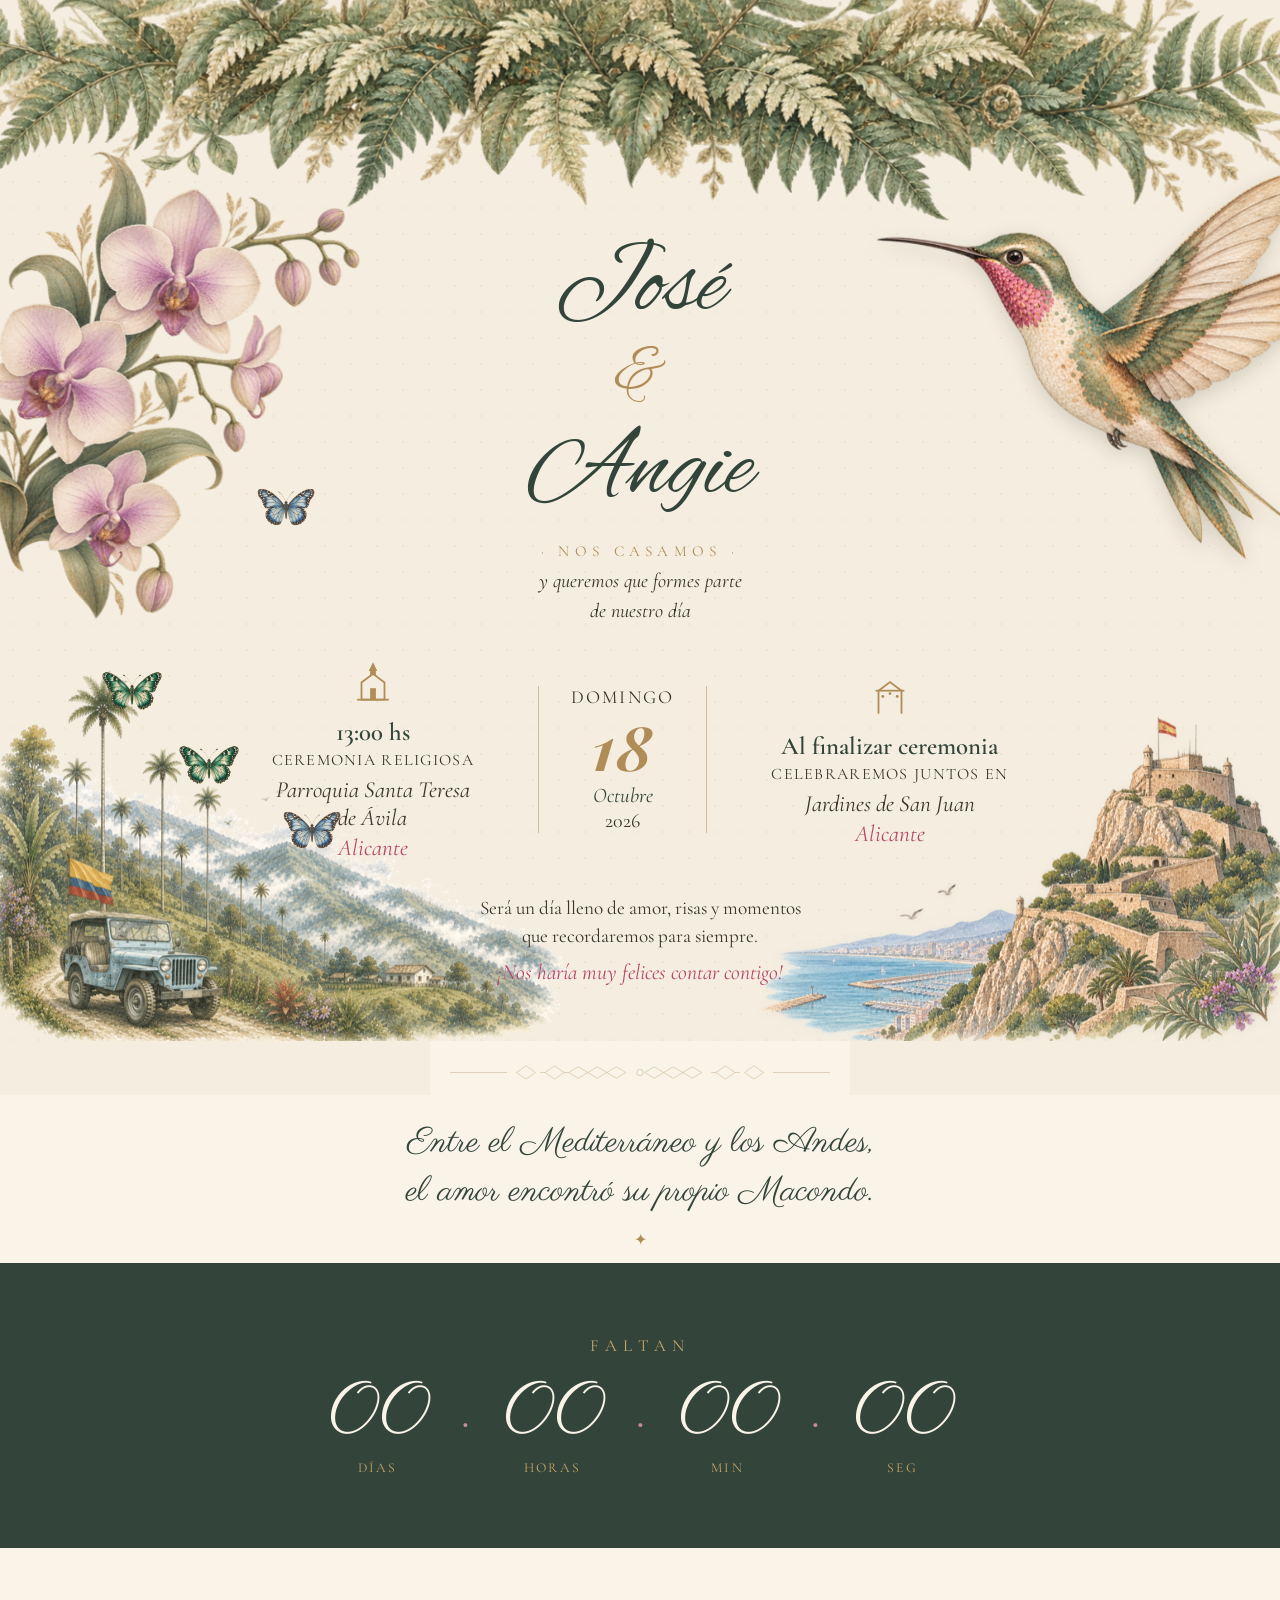
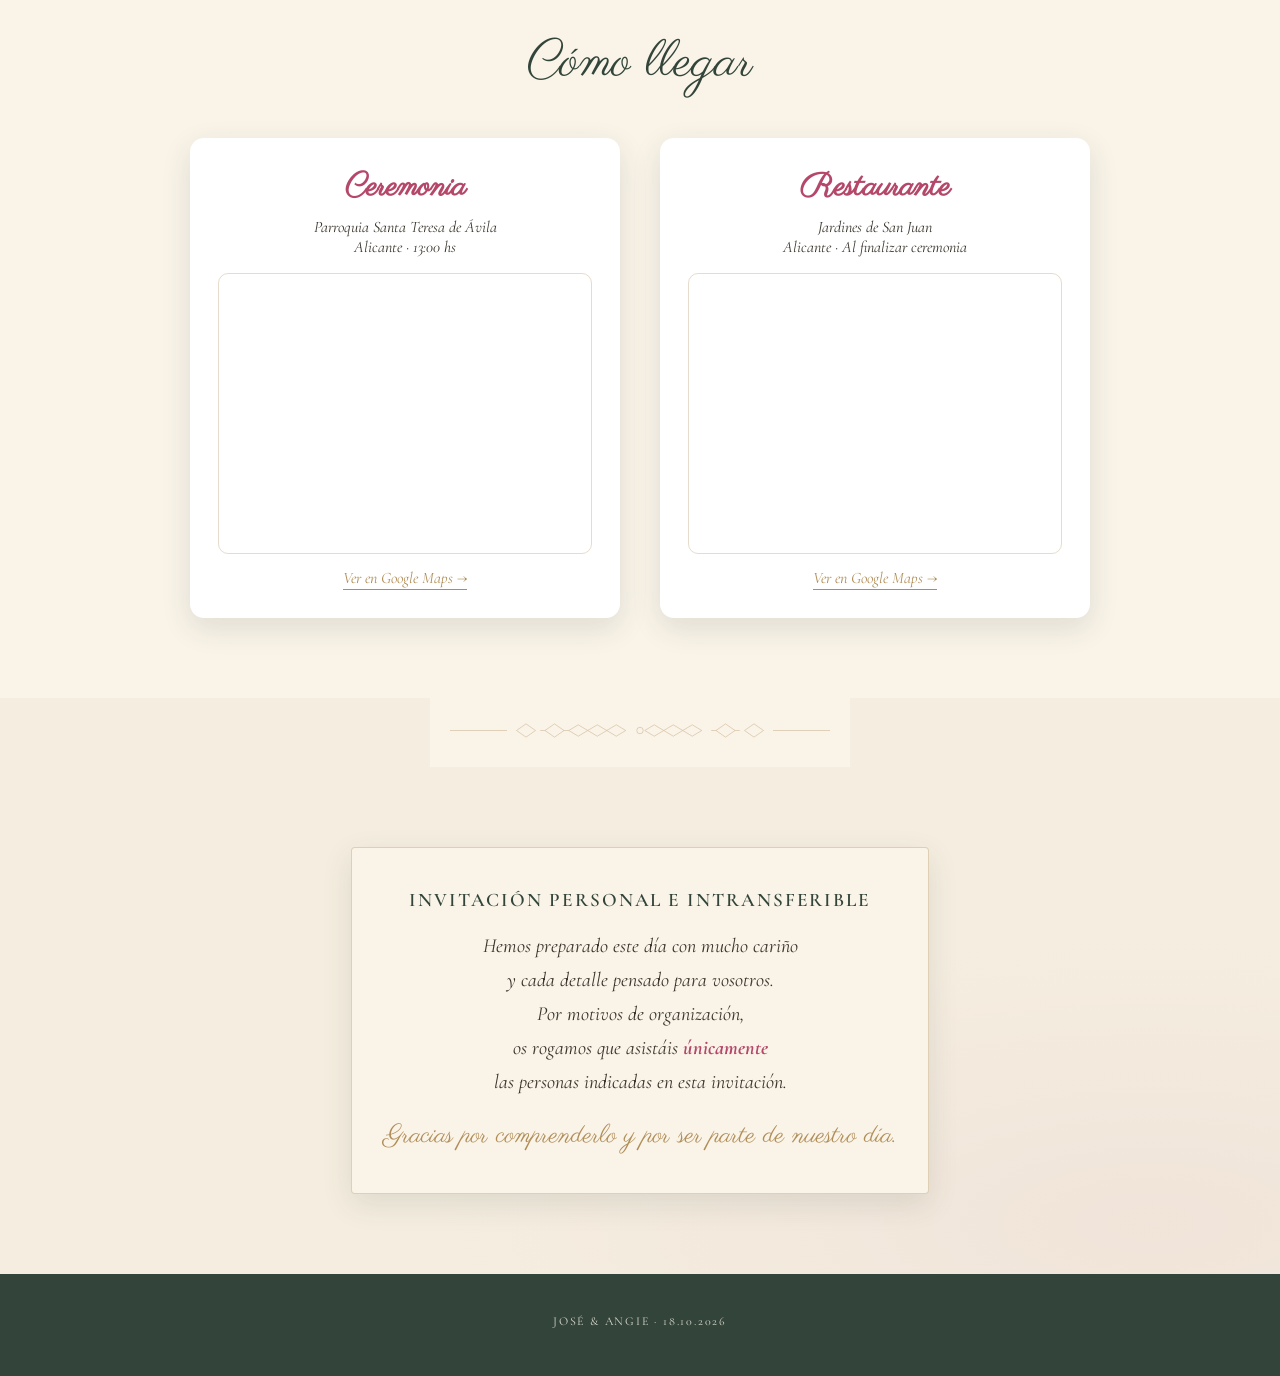
==== index.html @ 9112a0c4 "Primera versión de la invitación de boda animada Portada con colibrí, orquídea, castillo de Alicante" ====
<!DOCTYPE html>
<html lang="es">
<head>
<meta charset="UTF-8">
<meta name="viewport" content="width=device-width, initial-scale=1.0">
<title>José & Angie — Nos casamos</title>
<meta name="description" content="Invitación de boda de José y Angie — 18 de octubre de 2026, Alicante">
<link rel="preconnect" href="https://fonts.googleapis.com">
<link rel="preconnect" href="https://fonts.gstatic.com" crossorigin>
<link href="https://fonts.googleapis.com/css2?family=Parisienne&family=Great+Vibes&family=Alex+Brush&family=Cormorant+Garamond:ital,wght@0,400;0,500;0,600;1,400;1,700&family=Playfair+Display:ital,wght@0,700;1,700&display=swap" rel="stylesheet">
<link rel="stylesheet" href="styles.css">
</head>
<body>

<div class="fern-banner" aria-hidden="true"></div>

<div class="petals" id="petals" aria-hidden="true"></div>

<main>

  <!-- PORTADA -->
  <section class="hero" id="inicio">
    <!-- Esquina Colombia: orquídea (flor nacional), en paralelo al colibrí -->
    <div class="hero-leaf leaf-tl" aria-hidden="true">
      <img src="assets/orquidea.png" alt="" class="orchid-img">
    </div>

    <!-- Esquina Alicante: Castillo de Santa Bárbara -->
    <div class="hero-leaf leaf-br" aria-hidden="true">
      <img src="assets/castillo.png" alt="" class="castle-img">
    </div>

    <!-- Esquina Colombia: Valle de Cocora -->
    <div class="hero-leaf leaf-bl" aria-hidden="true">
      <img src="assets/cocora.png" alt="" class="cocora-img">
    </div>

    <!-- Mariposas -->
    <div class="butterflies" aria-hidden="true">
      <div class="butterfly bf5 monarch-blue"><img src="assets/mariposa-azul.png" alt="" class="bfly-img"></div>
      <div class="butterfly bf6 monarch-blue"><img src="assets/mariposa-azul.png" alt="" class="bfly-img"></div>
      <div class="butterfly bf7 monarch-blue"><img src="assets/mariposa-verde.png" alt="" class="bfly-img"></div>
      <div class="butterfly bf8 monarch-blue"><img src="assets/mariposa-verde.png" alt="" class="bfly-img"></div>
    </div>

    <!-- Colibrí -->
    <div id="hummingbird" class="hummingbird" aria-hidden="true">
      <img src="assets/colibri.png" alt="" class="hb-img">
    </div>

    <div class="hero-content">
      <h1 class="names">
        <span class="reveal d1">José</span>
        <span class="amp reveal d2">&amp;</span>
        <span class="reveal d3">Angie</span>
      </h1>

      <p class="eyebrow reveal d4">· Nos casamos ·</p>
      <p class="subtitle reveal d5">y queremos que formes parte<br>de nuestro día</p>

      <div class="details-row reveal d6">
        <div class="detail-block">
          <svg class="icon" viewBox="0 0 64 64" fill="none" xmlns="http://www.w3.org/2000/svg">
            <path d="M32 6 L38 18 H26 Z" fill="#b08d57"/>
            <rect x="28" y="18" width="8" height="6" fill="#b08d57"/>
            <path d="M16 58 V34 L32 22 L48 34 V58 Z" fill="none" stroke="#b08d57" stroke-width="2.5"/>
            <rect x="28" y="42" width="8" height="16" fill="#b08d57"/>
            <path d="M10 58 H54" stroke="#b08d57" stroke-width="2.5"/>
          </svg>
          <p class="time">13:00 hs</p>
          <p class="label">Ceremonia religiosa</p>
          <p class="place">Parroquia Santa Teresa<br>de Ávila</p>
          <p class="city">Alicante</p>
        </div>

        <div class="date-block">
          <p class="dow">Domingo</p>
          <p class="dom">18</p>
          <p class="month">Octubre</p>
          <p class="year">2026</p>
        </div>

        <div class="detail-block">
          <svg class="icon" viewBox="0 0 64 64" fill="none" xmlns="http://www.w3.org/2000/svg">
            <path d="M16 58 V26 M48 58 V26" stroke="#b08d57" stroke-width="2.5"/>
            <path d="M16 26 L32 14 L48 26" stroke="#b08d57" stroke-width="2.5" fill="none"/>
            <path d="M12 26 H52" stroke="#b08d57" stroke-width="2.5"/>
            <circle cx="22" cy="34" r="2" fill="#b08d57"/>
            <circle cx="32" cy="30" r="2" fill="#b08d57"/>
            <circle cx="42" cy="34" r="2" fill="#b08d57"/>
          </svg>
          <p class="time">Al finalizar ceremonia</p>
          <p class="label">Celebraremos juntos en</p>
          <p class="place">Jardines de San Juan</p>
          <p class="city">Alicante</p>
        </div>
      </div>

      <p class="message reveal d7">Será un día lleno de amor, risas y momentos<br>que recordaremos para siempre.</p>
      <p class="message-accent reveal d8">¡Nos haría muy felices contar contigo!</p>
    </div>
  </section>

  <!-- DIVISOR ORNAMENTAL: azulejo alicantino + tejido vueltiao colombiano -->
  <div class="ornament-divider" aria-hidden="true">
    <svg viewBox="0 0 400 20" preserveAspectRatio="xMidYMid meet" xmlns="http://www.w3.org/2000/svg">
      <g stroke="var(--gold)" stroke-width="0.6" fill="none" opacity="0.6">
        <path d="M0 10 H60"/>
        <path d="M70 10 L80 3 L90 10 L80 17 Z"/>
        <path d="M100 10 L110 3 L120 10 L110 17 Z"/>
        <path d="M95 10 H100 M120 10 H125"/>
        <path d="M135 4 L145 10 L135 16 L125 10 Z"/>
        <path d="M155 16 L165 10 L155 4 L145 10 Z"/>
        <path d="M175 4 L185 10 L175 16 L165 10 Z"/>
        <circle cx="200" cy="10" r="3.4"/>
        <path d="M215 4 L225 10 L215 16 L205 10 Z"/>
        <path d="M235 16 L245 10 L235 4 L225 10 Z"/>
        <path d="M255 4 L265 10 L255 16 L245 10 Z"/>
        <path d="M275 10 H280 M300 10 H305"/>
        <path d="M280 10 L290 3 L300 10 L290 17 Z"/>
        <path d="M310 10 L320 3 L330 10 L320 17 Z"/>
        <path d="M340 10 H400"/>
      </g>
    </svg>
  </div>

  <!-- FRASE: dos tierras, un mismo amor -->
  <section class="magic-quote">
    <p class="quote-text reveal-io">Entre el Mediterráneo y los Andes,<br>el amor encontró su propio Macondo.</p>
    <div class="quote-hb" aria-hidden="true">✦</div>
  </section>

  <!-- CUENTA REGRESIVA -->
  <section class="countdown-section" id="cuenta-regresiva">
    <p class="section-eyebrow reveal-io">Faltan</p>
    <div class="countdown reveal-io" id="countdown">
      <div class="cd-unit"><span class="cd-num" id="cd-days">00</span><span class="cd-label">días</span></div>
      <div class="cd-sep">·</div>
      <div class="cd-unit"><span class="cd-num" id="cd-hours">00</span><span class="cd-label">horas</span></div>
      <div class="cd-sep">·</div>
      <div class="cd-unit"><span class="cd-num" id="cd-mins">00</span><span class="cd-label">min</span></div>
      <div class="cd-sep">·</div>
      <div class="cd-unit"><span class="cd-num" id="cd-secs">00</span><span class="cd-label">seg</span></div>
    </div>
  </section>

  <!-- UBICACIONES -->
  <section class="locations" id="detalles">
    <h2 class="section-title reveal-io">Cómo llegar</h2>
    <div class="loc-grid">
      <div class="loc-card reveal-io">
        <h3>Ceremonia</h3>
        <p>Parroquia Santa Teresa de Ávila<br>Alicante · 13:00 hs</p>
        <div class="map-wrap">
          <iframe
            title="Mapa Parroquia Santa Teresa de Ávila, Alicante"
            src="https://www.google.com/maps?q=Parroquia+Santa+Teresa+de+Avila+Alicante&output=embed"
            loading="lazy"
            referrerpolicy="no-referrer-when-downgrade">
          </iframe>
        </div>
        <a class="map-link" href="https://www.google.com/maps/search/?api=1&query=Parroquia+Santa+Teresa+de+Avila+Alicante" target="_blank" rel="noopener">Ver en Google Maps →</a>
      </div>
      <div class="loc-card reveal-io">
        <h3>Restaurante</h3>
        <p>Jardines de San Juan<br>Alicante · Al finalizar ceremonia</p>
        <div class="map-wrap">
          <iframe
            title="Mapa Av. de Alicante 51, Sant Joan d'Alacant"
            src="https://www.google.com/maps?q=Av.+de+Alicante+51+03550+Sant+Joan+d%27Alacant+Alicante&output=embed"
            loading="lazy"
            referrerpolicy="no-referrer-when-downgrade">
          </iframe>
        </div>
        <a class="map-link" href="https://www.google.com/maps/search/?api=1&query=Av.+de+Alicante+51+03550+Sant+Joan+d%27Alacant+Alicante" target="_blank" rel="noopener">Ver en Google Maps →</a>
      </div>
    </div>
  </section>

  <!-- DIVISOR ORNAMENTAL -->
  <div class="ornament-divider" aria-hidden="true">
    <svg viewBox="0 0 400 20" preserveAspectRatio="xMidYMid meet" xmlns="http://www.w3.org/2000/svg">
      <g stroke="var(--gold)" stroke-width="0.6" fill="none" opacity="0.6">
        <path d="M0 10 H60"/>
        <path d="M70 10 L80 3 L90 10 L80 17 Z"/>
        <path d="M100 10 L110 3 L120 10 L110 17 Z"/>
        <path d="M95 10 H100 M120 10 H125"/>
        <path d="M135 4 L145 10 L135 16 L125 10 Z"/>
        <path d="M155 16 L165 10 L155 4 L145 10 Z"/>
        <path d="M175 4 L185 10 L175 16 L165 10 Z"/>
        <circle cx="200" cy="10" r="3.4"/>
        <path d="M215 4 L225 10 L215 16 L205 10 Z"/>
        <path d="M235 16 L245 10 L235 4 L225 10 Z"/>
        <path d="M255 4 L265 10 L255 16 L245 10 Z"/>
        <path d="M275 10 H280 M300 10 H305"/>
        <path d="M280 10 L290 3 L300 10 L290 17 Z"/>
        <path d="M310 10 L320 3 L330 10 L320 17 Z"/>
        <path d="M340 10 H400"/>
      </g>
    </svg>
  </div>

  <!-- NOTA PERSONAL -->
  <section class="note-section" id="nota">
    <div class="note-paper reveal-io">
      <p class="note-title">Invitación personal e intransferible</p>
      <p class="note-body">
        Hemos preparado este día con mucho cariño<br>
        y cada detalle pensado para vosotros.<br>
        Por motivos de organización,<br>
        os rogamos que asistáis <strong>únicamente</strong><br>
        las personas indicadas en esta invitación.
      </p>
      <p class="note-thanks">Gracias por comprenderlo y por ser parte de nuestro día.</p>
    </div>
  </section>

  <footer class="footer">
    <p>José &amp; Angie · 18.10.2026</p>
  </footer>

</main>

<script src="script.js"></script>
</body>
</html>
---- styles.css ----
:root {
  --cream: #f5eee0;
  --cream-soft: #f9f3e8;
  --green-deep: #33453a;
  --green-mid: #5c7a5f;
  --gold: #b08d57;
  --gold-light: #c9a668;
  --pink: #b5486a;
  --pink-soft: #c98aa0;
  --ink: #3a352c;
  --shadow: 0 10px 30px rgba(51, 69, 58, 0.12);
}

* { box-sizing: border-box; }

html {
  scroll-behavior: smooth;
}

.fern-banner {
  width: 120%;
  height: 237px;
  margin-left: -151px;
  margin-bottom: -120px;
  background-image: url("assets/helecho.png?v=3");
  background-size: cover;
  background-position: bottom center;
  background-repeat: no-repeat;
  position: relative;
  z-index: 2;
}

@media (max-width: 900px) {
  .fern-banner { height: 150px; }
}

@media (max-width: 560px) {
  .fern-banner { height: 110px; }
}

body {
  margin: 0;
  background: var(--cream);
  color: var(--ink);
  font-family: 'Cormorant Garamond', serif;
  overflow-x: hidden;
}

h1, h2 {
  font-family: 'Parisienne', cursive;
  font-weight: 400;
  margin: 0;
}

/* ---------- Floating petals background ---------- */
.petals {
  position: fixed;
  inset: 0;
  pointer-events: none;
  z-index: 1;
  overflow: hidden;
}

.petal {
  position: absolute;
  top: -5%;
  width: 10px;
  height: 10px;
  border-radius: 50% 0 50% 50%;
  background: var(--pink-soft);
  opacity: 0.55;
  animation: fall linear infinite, sway ease-in-out infinite;
}

@keyframes fall {
  to { transform: translateY(110vh); }
}

@keyframes sway {
  0%, 100% { margin-left: 0; }
  50% { margin-left: 40px; }
}

/* ---------- Hero ---------- */
.hero {
  position: relative;
  min-height: 100vh;
  display: flex;
  align-items: center;
  justify-content: center;
  padding: 5rem 1.25rem 3rem;
  overflow: hidden;
  background: var(--cream);
}

.hero::before {
  content: "";
  position: absolute;
  inset: 0;
  background-image: radial-gradient(rgba(176,141,87,0.35) 1px, transparent 1px);
  background-size: 26px 26px;
  opacity: 0.25;
  pointer-events: none;
}

.hero-leaf {
  position: absolute;
  width: clamp(140px, 22vw, 240px);
  z-index: 2;
  opacity: 0.95;
  animation: leaf-sway 7s ease-in-out infinite;
}

.leaf-tl {
  top: -41px;
  left: 107px;
  width: 320px;
  animation: none;
  transform: rotate(29deg);
  transform-origin: top left;
}
.leaf-br { bottom: 0; right: 0; width: 420px; animation: none; }
.leaf-bl {
  bottom: 0;
  left: -10px;
  width: 445px;
  animation: none;
}

.orchid-img {
  display: block;
  width: 100%;
  height: auto;
}

@media (max-width: 900px) {
  .leaf-tl { width: 230px; top: -22px; left: -40px; }
}

@media (max-width: 560px) {
  .leaf-tl { width: 160px; top: -15px; left: -28px; }
}

@keyframes leaf-sway {
  0%, 100% { transform: rotate(0deg); }
  50% { transform: rotate(2.5deg); }
}

.castle-img {
  display: block;
  width: 130%;
  margin-left: -115px;
  margin-bottom: -10px;
  height: auto;
}

.cocora-img {
  display: block;
  width: 130%;
  margin-right: -115px;
  margin-bottom: -10px;
  height: auto;
}

.hummingbird {
  position: absolute;
  width: 480px;
  z-index: 3;
  top: 50px;
  right: -90px;
  filter: drop-shadow(0 6px 10px rgba(0,0,0,0.15));
}

@media (max-width: 900px) {
  .hummingbird { width: 340px; top: 35px; right: -64px; }
}

@media (max-width: 560px) {
  .hummingbird { width: 240px; top: 25px; right: -45px; }
}

.hb-img {
  display: block;
  width: 125%;
  height: auto;
  margin-left: -90px;
}

/* ---------- Mariposas amarillas (realismo mágico) ---------- */
.butterflies {
  position: absolute;
  inset: 0;
  z-index: 3;
  pointer-events: none;
}

.butterfly {
  position: absolute;
  width: 44px;
}

.monarch-blue {
  width: 60px;
}

.bfly-img {
  display: block;
  width: 100%;
  height: auto;
  transform-origin: center;
  animation: bfly-flap-img 0.32s ease-in-out infinite alternate;
}

@keyframes bfly-flap-img {
  from { transform: scaleX(1); }
  to   { transform: scaleX(0.55); }
}

.bf5 { top: 40%; left: 20%; animation: flit-1 23s ease-in-out infinite; animation-delay: 3s; }
.bf6 { top: 75%; left: 22%; animation: flit-2 20s ease-in-out infinite; animation-delay: 10s; }
.bf7 { top: 60%; left: 8%;  animation: flit-1 18s ease-in-out infinite; animation-delay: 1s; }
.bf8 { top: 68%; left: 14%; animation: flit-2 22s ease-in-out infinite; animation-delay: 7s; }

@keyframes flit-1 {
  0%   { transform: translate(0, 0) rotate(0deg); opacity: 0; }
  8%   { opacity: 0.9; }
  25%  { transform: translate(12vw, -18vh) rotate(-8deg); }
  50%  { transform: translate(22vw, -38vh) rotate(6deg); }
  75%  { transform: translate(14vw, -55vh) rotate(-4deg); opacity: 0.8; }
  92%  { opacity: 0; }
  100% { transform: translate(10vw, -60vh) rotate(0deg); opacity: 0; }
}

@keyframes flit-2 {
  0%   { transform: translate(0, 0) rotate(0deg); opacity: 0; }
  8%   { opacity: 0.85; }
  30%  { transform: translate(-8vw, -22vh) rotate(10deg); }
  55%  { transform: translate(6vw, -42vh) rotate(-6deg); }
  80%  { transform: translate(18vw, -50vh) rotate(8deg); opacity: 0.7; }
  95%  { opacity: 0; }
  100% { transform: translate(20vw, -55vh) rotate(0deg); opacity: 0; }
}

/* ---------- Divisor ornamental ---------- */
.ornament-divider {
  position: relative;
  z-index: 2;
  max-width: 420px;
  margin: 0 auto;
  padding: 1.4rem 1.25rem;
  background: var(--cream-soft);
}

/* ---------- Frase realismo mágico ---------- */
.magic-quote {
  margin-top: -15px;
  position: relative;
  z-index: 2;
  text-align: center;
  padding: 1.5rem 5.5rem 0.8rem;
  background: var(--cream-soft);
}

.quote-text {
  font-family: 'Parisienne', cursive;
  font-size: clamp(1.6rem, 4vw, 2.2rem);
  color: var(--green-deep);
  line-height: 1.4;
  max-width: 480px;
  margin: 0 auto;
}

.quote-hb {
  margin-top: 0.8rem;
  color: var(--gold);
  font-size: 1rem;
}

.hero-content {
  position: relative;
  z-index: 4;
  max-width: 900px;
  width: 100%;
  text-align: center;
}

.heart-icon {
  color: var(--gold);
  font-size: 1.4rem;
  margin-bottom: 0.4rem;
}

.reveal {
  opacity: 0;
  transform: translateY(18px);
  animation: rise 0.9s ease forwards;
}
.d1 { animation-delay: 0.1s; }
.d2 { animation-delay: 0.35s; }
.d3 { animation-delay: 0.5s; }
.d4 { animation-delay: 0.9s; }
.d5 { animation-delay: 1.05s; }
.d6 { animation-delay: 1.25s; }
.d7 { animation-delay: 1.6s; }
.d8 { animation-delay: 1.8s; }

@keyframes rise {
  to { opacity: 1; transform: translateY(0); }
}

.names {
  font-family: 'Alex Brush', cursive;
  font-size: clamp(3.4rem, 11vw, 6.2rem);
  color: var(--green-deep);
  line-height: 1.05;
  display: flex;
  flex-direction: column;
  align-items: center;
  gap: 0.1em;
  margin-top: 2.5rem;
}

.names .amp {
  font-size: 0.7em;
  color: var(--gold);
  margin: -0.1em 0;
}

.eyebrow {
  letter-spacing: 0.35em;
  text-transform: uppercase;
  color: var(--gold);
  font-size: 0.95rem;
  margin: 1.1rem 0 0.4rem;
}

.subtitle {
  font-style: italic;
  color: var(--ink);
  font-size: 1.25rem;
  margin: 0 0 2rem;
  line-height: 1.5;
}

.details-row {
  display: flex;
  align-items: center;
  justify-content: center;
  gap: clamp(1.25rem, 5vw, 4rem);
  margin-bottom: 2rem;
  flex-wrap: wrap;
}

.detail-block {
  max-width: 240px;
  text-align: center;
}

.icon { width: 46px; height: 46px; margin-bottom: 0.5rem; }

.detail-block .time {
  font-weight: 600;
  color: var(--green-deep);
  margin: 0 0 0.2rem;
  font-size: 1.55rem;
}

.detail-block .label {
  text-transform: uppercase;
  font-size: 1rem;
  letter-spacing: 0.08em;
  color: var(--ink);
  margin: 0 0 0.35rem;
}

.detail-block .place {
  font-style: italic;
  font-size: 1.45rem;
  margin: 0;
  color: var(--ink);
}

.detail-block .city {
  color: var(--pink);
  font-style: italic;
  font-size: 1.45rem;
  margin: 0.1rem 0 0;
}

.date-block {
  padding: 0 2rem;
  border-left: 1px solid rgba(176,141,87,0.5);
  border-right: 1px solid rgba(176,141,87,0.5);
}

.date-block .dow {
  text-transform: uppercase;
  letter-spacing: 0.12em;
  font-size: 1.15rem;
  margin: 0;
  color: var(--ink);
}

.date-block .dom {
  font-family: 'Playfair Display', serif;
  font-style: italic;
  font-weight: 700;
  font-size: 3.8rem;
  letter-spacing: 0.02em;
  color: var(--gold);
  margin: 0.15rem 0;
  line-height: 1.15;
}

.date-block .month {
  font-style: italic;
  font-size: 1.3rem;
  margin: 0;
  color: var(--green-deep);
}

.date-block .year {
  font-size: 1.25rem;
  margin: 0.1rem 0 0;
  color: var(--ink);
}

.message, .message-accent {
  margin: 0 0 0.3rem;
  line-height: 1.5;
  font-size: 1.2rem;
}

.message-accent {
  color: var(--pink);
  font-style: italic;
  font-size: 1.35rem;
}

/* ---------- Countdown ---------- */
.countdown-section {
  position: relative;
  z-index: 2;
  padding: 4.5rem 1.25rem;
  text-align: center;
  background: var(--green-deep);
  color: var(--cream-soft);
}

.section-eyebrow {
  text-transform: uppercase;
  letter-spacing: 0.35em;
  font-size: 1.05rem;
  color: var(--gold-light);
  margin: 0 0 1.5rem;
}

.countdown {
  display: flex;
  justify-content: center;
  align-items: center;
  gap: clamp(0.75rem, 3vw, 2rem);
  flex-wrap: wrap;
}

.cd-unit {
  display: flex;
  flex-direction: column;
  align-items: center;
  min-width: 85px;
}

.cd-num {
  font-family: 'Parisienne', cursive;
  font-size: clamp(3rem, 7.5vw, 4.6rem);
  color: var(--cream-soft);
  line-height: 1;
}

.cd-label {
  text-transform: uppercase;
  font-size: 0.85rem;
  letter-spacing: 0.15em;
  color: var(--gold-light);
  margin-top: 0.35rem;
}

.cd-sep {
  color: var(--pink-soft);
  font-size: 2.8rem;
  transform: translateY(-8px);
}

/* ---------- Reveal on scroll ---------- */
.reveal-io {
  opacity: 0;
  transform: translateY(24px);
  transition: opacity 0.8s ease, transform 0.8s ease;
}
.reveal-io.is-visible {
  opacity: 1;
  transform: translateY(0);
}

/* ---------- Locations ---------- */
.locations {
  position: relative;
  z-index: 2;
  padding: 5rem 1.25rem;
  text-align: center;
  background: var(--cream-soft);
}

.section-title {
  font-size: clamp(2.4rem, 6vw, 3.2rem);
  color: var(--green-deep);
  margin-bottom: 2.5rem;
}

.loc-grid {
  display: grid;
  grid-template-columns: repeat(auto-fit, minmax(280px, 1fr));
  gap: 2.5rem;
  max-width: 900px;
  margin: 0 auto;
}

.loc-card {
  background: #fff;
  border-radius: 14px;
  padding: 1.75rem;
  box-shadow: var(--shadow);
}

.loc-card h3 {
  font-family: 'Parisienne', cursive;
  font-size: 2rem;
  color: var(--pink);
  margin: 0 0 0.5rem;
}

.loc-card > p {
  margin: 0 0 1rem;
  font-style: italic;
  color: var(--ink);
}

.map-wrap {
  border-radius: 10px;
  overflow: hidden;
  aspect-ratio: 4 / 3;
  border: 1px solid rgba(176,141,87,0.3);
}

.map-wrap iframe {
  width: 100%;
  height: 100%;
  border: 0;
}

.map-link {
  display: inline-block;
  margin-top: 0.9rem;
  color: var(--gold);
  text-decoration: none;
  font-style: italic;
  border-bottom: 1px solid var(--gold);
  padding-bottom: 1px;
  transition: color 0.2s ease;
}
.map-link:hover { color: var(--pink); }

/* ---------- Note ---------- */
.note-section {
  position: relative;
  z-index: 2;
  padding: 5rem 1.25rem;
  display: flex;
  justify-content: center;
  background:
    radial-gradient(ellipse at 90% 90%, rgba(201,138,160,0.10), transparent 45%),
    var(--cream);
}

.note-paper {
  max-width: 640px;
  background: var(--cream-soft);
  border: 1px solid rgba(176,141,87,0.35);
  border-radius: 4px;
  padding: 2.5rem 2rem;
  text-align: center;
  box-shadow: var(--shadow);
  position: relative;
}

.note-title {
  text-transform: uppercase;
  letter-spacing: 0.1em;
  color: var(--green-deep);
  font-weight: 600;
  font-size: 1.2rem;
  margin: 0 0 1.1rem;
}

.note-body {
  font-style: italic;
  font-size: 1.25rem;
  line-height: 1.7;
  margin: 0 0 1.2rem;
  color: var(--ink);
}

.note-body strong {
  color: var(--pink);
}

.note-thanks {
  font-family: 'Parisienne', cursive;
  font-size: 1.6rem;
  color: var(--gold);
  margin: 0;
}

/* ---------- Footer ---------- */
.footer {
  position: relative;
  z-index: 2;
  text-align: center;
  padding: 2.5rem 1rem 3rem;
  background: var(--green-deep);
  color: var(--cream-soft);
}

.footer-hb {
  color: var(--pink-soft);
  margin-bottom: 0.4rem;
}

.footer p {
  margin: 0;
  letter-spacing: 0.15em;
  text-transform: uppercase;
  font-size: 0.75rem;
  opacity: 0.85;
}

/* ---------- Reduced motion ---------- */
@media (prefers-reduced-motion: reduce) {
  * { animation-duration: 0.01ms !important; animation-iteration-count: 1 !important; transition-duration: 0.01ms !important; }
}

@media (max-width: 480px) {
  .details-row { gap: 1rem; }
  .date-block { padding: 0 0.8rem; }
}
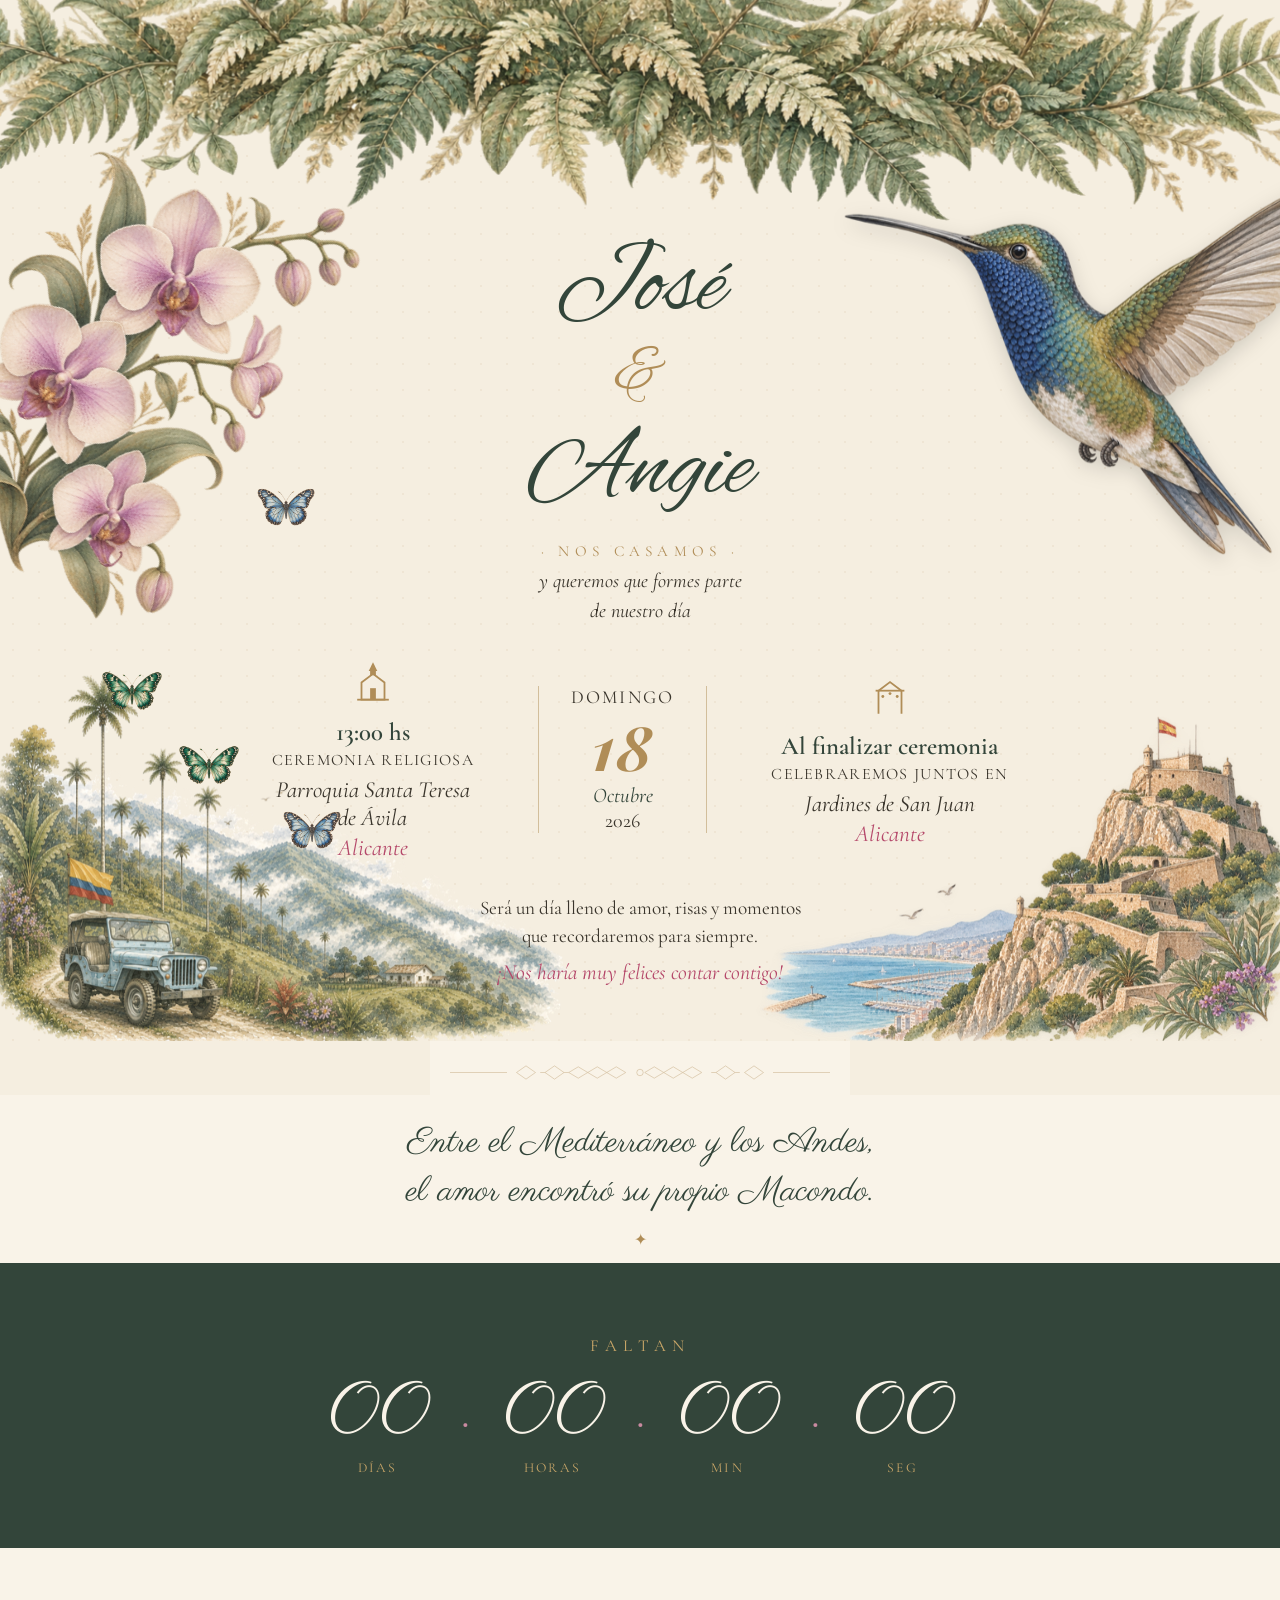
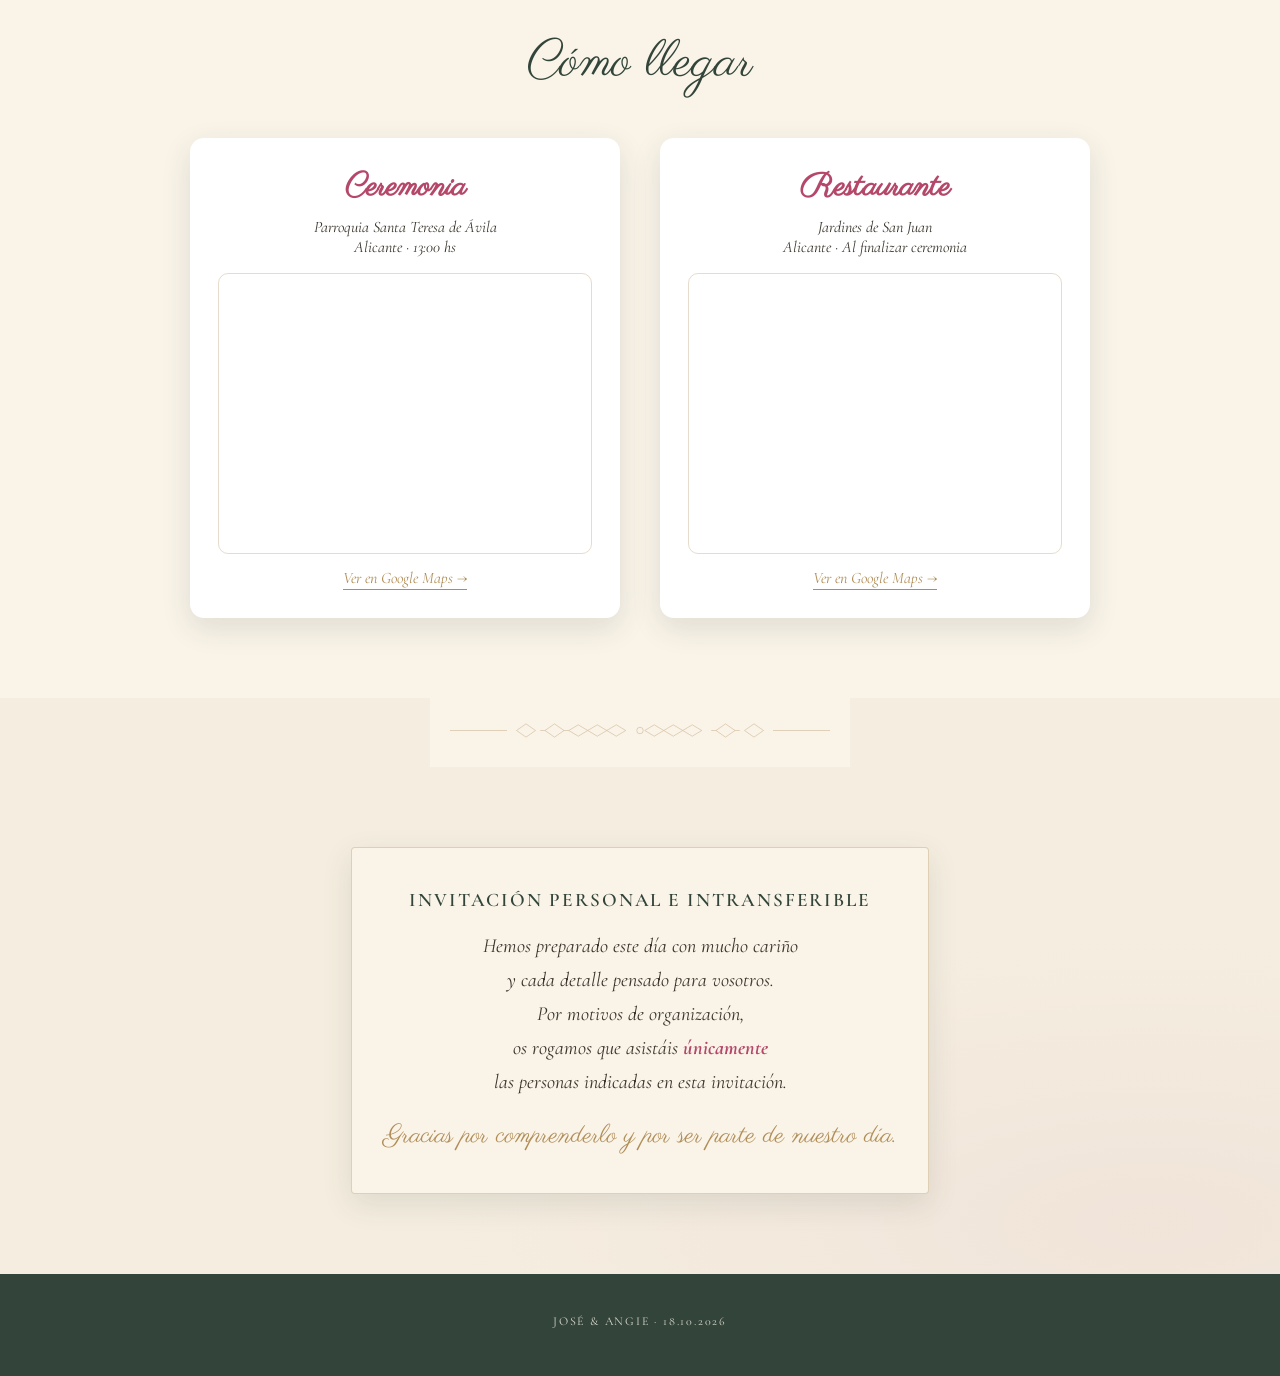
==== commit 61c85d6e: "Cambia el colibrí de la portada por la versión azul" ====
--- a/index.html
+++ b/index.html
@@ -45,7 +45,7 @@
 
     <!-- Colibrí -->
     <div id="hummingbird" class="hummingbird" aria-hidden="true">
-      <img src="assets/colibri.png" alt="" class="hb-img">
+      <img src="assets/colibri-azul.png" alt="" class="hb-img">
     </div>
 
     <div class="hero-content">
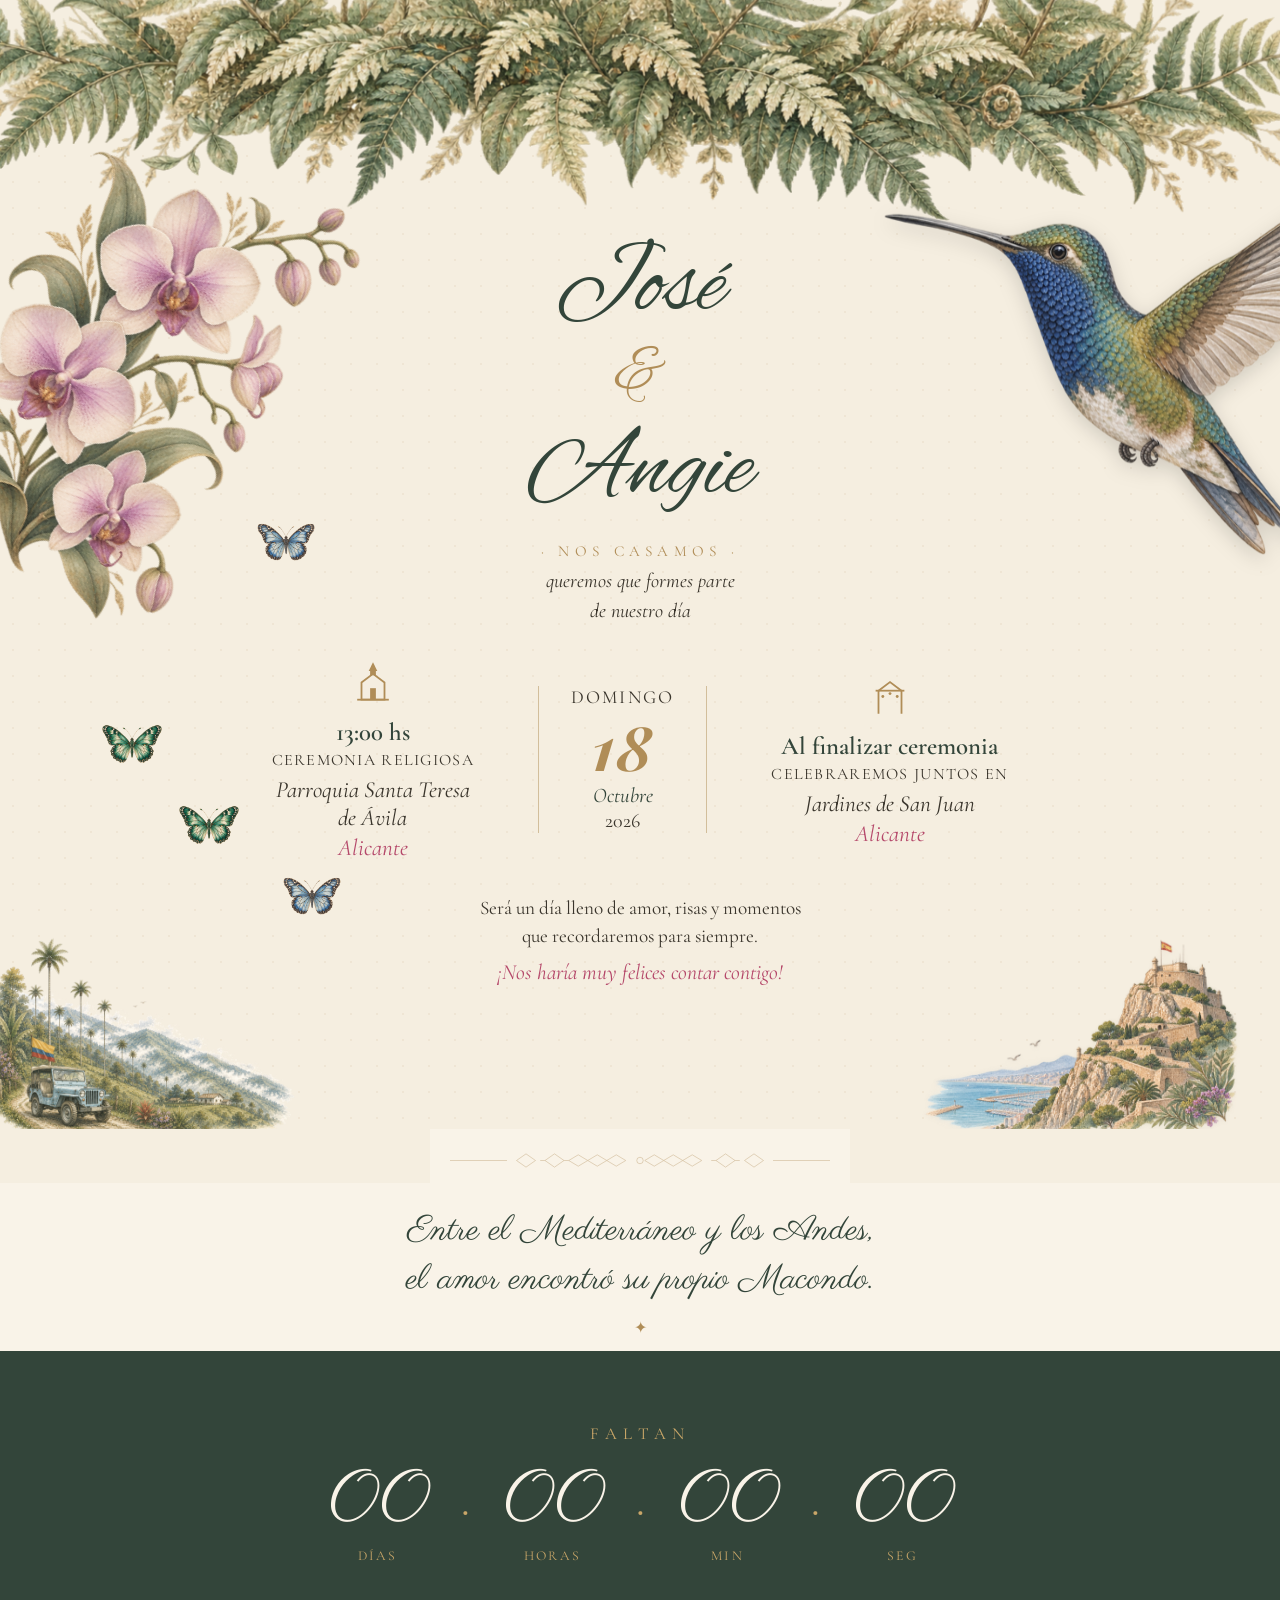
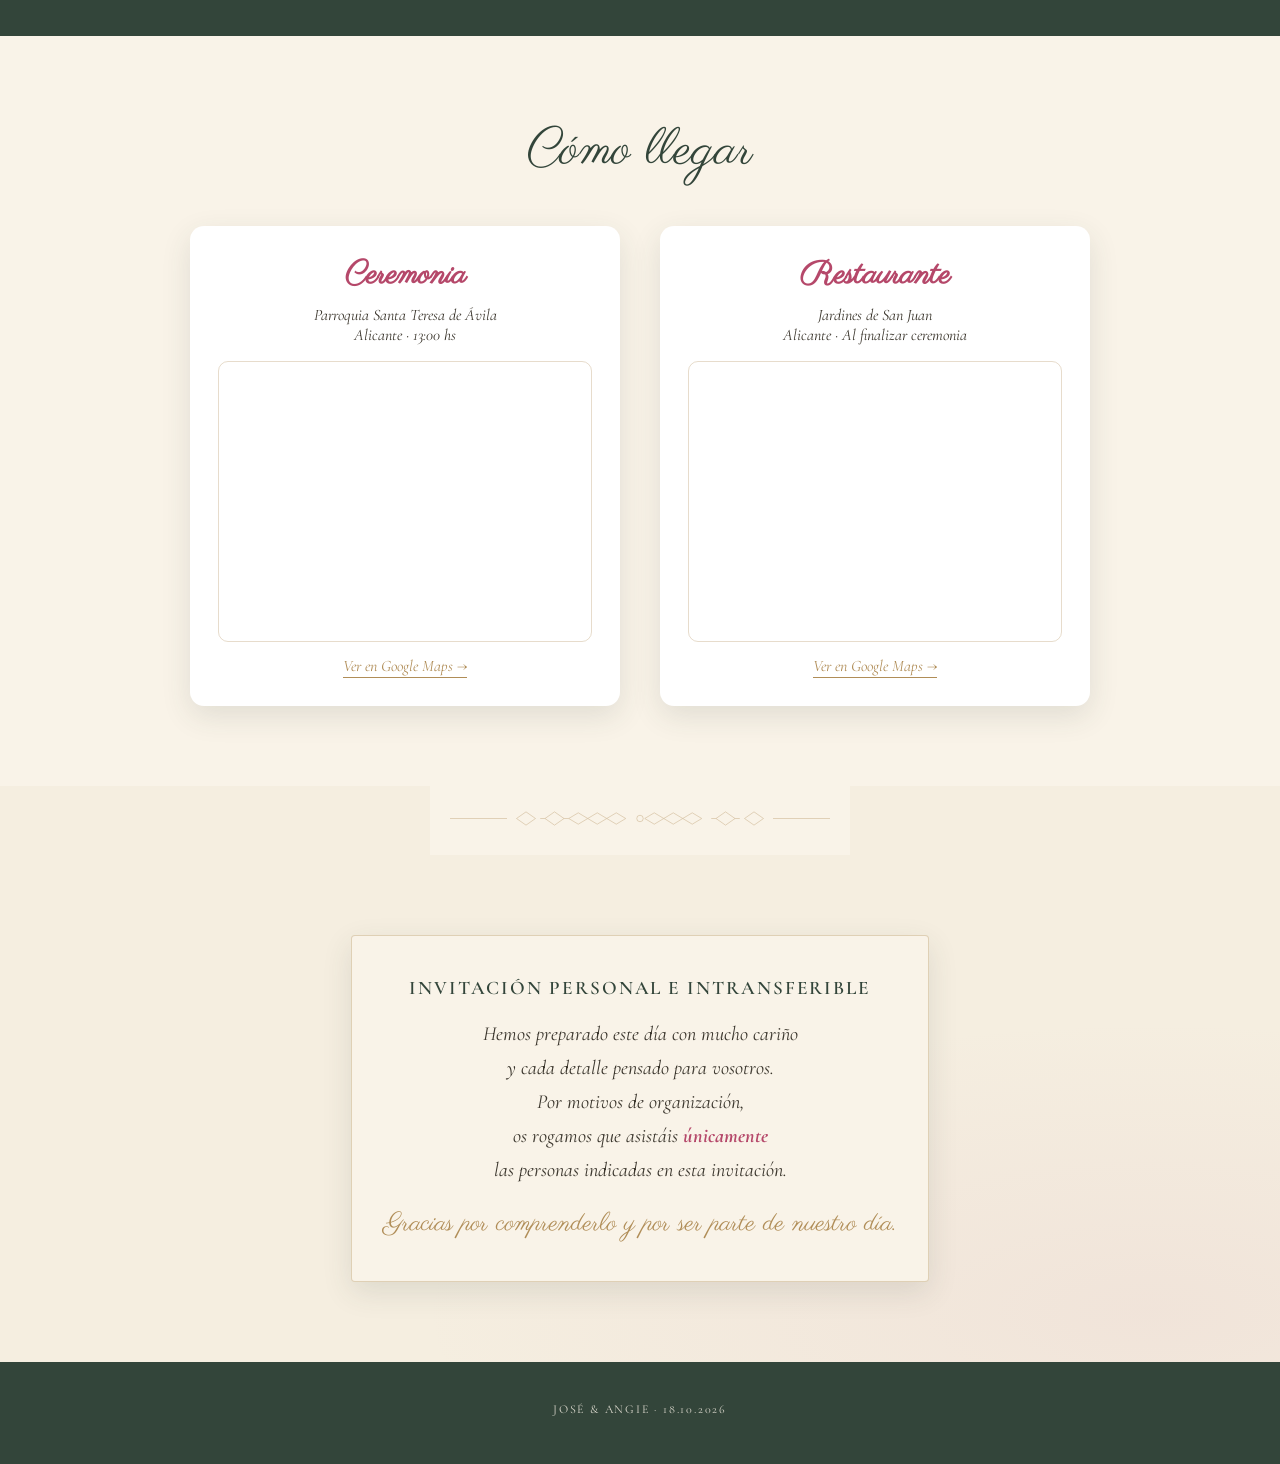
==== commit 73117b6d: "Ajustes de responsive móvil y refinamiento visual Reorganiza el bloque de ceremonia/fecha/recepción " ====
--- a/index.html
+++ b/index.html
@@ -12,6 +12,47 @@
 </head>
 <body>
 
+<!-- PANTALLA DE PERGAMINO: se abre al tocar/hacer clic -->
+<div id="scroll-intro" class="scroll-intro" role="button" tabindex="0" aria-label="Toca para abrir la invitación">
+  <div class="intro-scroll">
+    <div class="intro-rod intro-rod-top" aria-hidden="true">
+      <svg viewBox="0 0 300 22" xmlns="http://www.w3.org/2000/svg">
+        <rect x="0" y="4" width="300" height="14" rx="7" fill="#8a5a34"/>
+        <rect x="0" y="4" width="300" height="5" rx="2.5" fill="#a97645" opacity="0.7"/>
+        <circle cx="10" cy="11" r="11" fill="#7a4c2a"/>
+        <circle cx="10" cy="11" r="6" fill="#c9a668"/>
+        <circle cx="290" cy="11" r="11" fill="#7a4c2a"/>
+        <circle cx="290" cy="11" r="6" fill="#c9a668"/>
+      </svg>
+    </div>
+
+    <div class="intro-parchment">
+      <div class="intro-seal" aria-hidden="true">
+        <svg viewBox="0 0 120 120" xmlns="http://www.w3.org/2000/svg">
+          <path d="M60 6 C70 6 72 16 82 14 C90 12 96 20 92 28 C100 32 100 42 92 46 C98 54 92 62 84 60 C86 70 76 76 68 70 C64 78 54 78 50 70 C42 76 32 70 34 60 C26 62 20 54 26 46 C18 42 18 32 26 28 C22 20 28 12 36 14 C46 16 48 6 60 6 Z"
+                fill="#7a1f2b" stroke="#5c1620" stroke-width="1"/>
+          <circle cx="60" cy="60" r="34" fill="none" stroke="#5c1620" stroke-width="0.8" opacity="0.5"/>
+          <text x="60" y="72" text-anchor="middle" font-family="'Alex Brush', cursive" font-size="42" fill="#e8c88a">J&amp;A</text>
+        </svg>
+      </div>
+      <p class="intro-cta">Toca para abrir<br>nuestra invitación</p>
+    </div>
+
+    <div class="intro-rod intro-rod-bottom" aria-hidden="true">
+      <svg viewBox="0 0 300 22" xmlns="http://www.w3.org/2000/svg">
+        <rect x="0" y="4" width="300" height="14" rx="7" fill="#8a5a34"/>
+        <rect x="0" y="4" width="300" height="5" rx="2.5" fill="#a97645" opacity="0.7"/>
+        <circle cx="10" cy="11" r="11" fill="#7a4c2a"/>
+        <circle cx="10" cy="11" r="6" fill="#c9a668"/>
+        <circle cx="290" cy="11" r="11" fill="#7a4c2a"/>
+        <circle cx="290" cy="11" r="6" fill="#c9a668"/>
+      </svg>
+    </div>
+  </div>
+
+  <div class="intro-sparkles" id="introSparkles" aria-hidden="true"></div>
+</div>
+
 <div class="fern-banner" aria-hidden="true"></div>
 
 <div class="petals" id="petals" aria-hidden="true"></div>
@@ -56,7 +97,7 @@
       </h1>
 
       <p class="eyebrow reveal d4">· Nos casamos ·</p>
-      <p class="subtitle reveal d5">y queremos que formes parte<br>de nuestro día</p>
+      <p class="subtitle reveal d5">queremos que formes parte<br>de nuestro día</p>
 
       <div class="details-row reveal d6">
         <div class="detail-block">
--- a/styles.css
+++ b/styles.css
@@ -17,6 +17,131 @@
   scroll-behavior: smooth;
 }
 
+html.intro-lock,
+html.intro-lock body {
+  overflow: hidden;
+  height: 100%;
+}
+
+/* ---------- Pantalla de pergamino (intro) ---------- */
+.scroll-intro {
+  position: fixed;
+  inset: 0;
+  z-index: 1000;
+  display: flex;
+  align-items: center;
+  justify-content: center;
+  cursor: pointer;
+  background:
+    radial-gradient(ellipse at center, rgba(70, 58, 34, 0.45), rgba(10, 12, 8, 0.97) 72%),
+    #0e100c;
+  transition: opacity 0.8s ease;
+}
+
+.scroll-intro.hidden {
+  opacity: 0;
+  pointer-events: none;
+}
+
+.intro-scroll {
+  position: relative;
+  width: min(80vw, 300px);
+  display: flex;
+  flex-direction: column;
+  align-items: center;
+}
+
+.intro-rod {
+  width: 100%;
+  filter: drop-shadow(0 4px 10px rgba(0,0,0,0.55));
+  transition: transform 1.1s cubic-bezier(0.65, 0, 0.35, 1);
+  position: relative;
+  z-index: 2;
+}
+
+.intro-rod svg { display: block; width: 100%; height: auto; }
+
+.intro-parchment {
+  width: 100%;
+  background:
+    radial-gradient(ellipse at 30% 15%, rgba(255,255,255,0.18), transparent 55%),
+    var(--cream);
+  padding: 2.4rem 1.6rem;
+  text-align: center;
+  box-shadow: 0 10px 40px rgba(0,0,0,0.4);
+  transition: transform 0.9s ease, opacity 0.7s ease;
+}
+
+.intro-seal {
+  width: 92px;
+  margin: 0 auto 1.1rem;
+  animation: seal-pulse 2.4s ease-in-out infinite;
+  transition: transform 0.6s ease, opacity 0.5s ease;
+}
+
+@keyframes seal-pulse {
+  0%, 100% { transform: scale(1); }
+  50% { transform: scale(1.045); }
+}
+
+.intro-cta {
+  font-family: 'Cormorant Garamond', serif;
+  font-style: italic;
+  font-size: 1.1rem;
+  letter-spacing: 0.03em;
+  color: var(--ink);
+  margin: 0;
+  transition: opacity 0.4s ease;
+}
+
+/* Estado: abriendo */
+.scroll-intro.opening .intro-rod-top {
+  transform: translateY(-65vh) rotate(-6deg);
+}
+.scroll-intro.opening .intro-rod-bottom {
+  transform: translateY(65vh) rotate(6deg);
+}
+.scroll-intro.opening .intro-parchment {
+  transform: scaleY(1.2);
+  opacity: 0;
+}
+.scroll-intro.opening .intro-seal {
+  transform: scale(0) rotate(35deg);
+  opacity: 0;
+}
+.scroll-intro.opening .intro-cta {
+  opacity: 0;
+}
+
+.intro-sparkles {
+  position: absolute;
+  inset: 0;
+  pointer-events: none;
+  z-index: 3;
+}
+
+.intro-spark {
+  position: absolute;
+  width: 5px;
+  height: 5px;
+  border-radius: 50%;
+  background: var(--gold-light);
+  box-shadow: 0 0 8px 3px rgba(201, 166, 104, 0.8);
+  animation: spark-burst 0.9s ease-out forwards;
+}
+
+@keyframes spark-burst {
+  0%   { transform: translate(0, 0) scale(1); opacity: 1; }
+  100% { transform: var(--spark-end, translate(0, -80px)) scale(0); opacity: 0; }
+}
+
+@media (prefers-reduced-motion: reduce) {
+  .scroll-intro, .intro-rod, .intro-parchment, .intro-seal, .intro-cta {
+    transition-duration: 0.01ms !important;
+    animation-duration: 0.01ms !important;
+  }
+}
+
 .fern-banner {
   width: 120%;
   height: 237px;
@@ -31,11 +156,19 @@
 }
 
 @media (max-width: 900px) {
-  .fern-banner { height: 150px; }
+  .fern-banner { width: 100%; height: 150px; margin-left: 0; margin-bottom: -76px; }
 }
 
 @media (max-width: 560px) {
-  .fern-banner { height: 110px; }
+  .fern-banner {
+    width: 100%;
+    height: 160px;
+    margin-left: 0;
+    margin-top: -85px;
+    margin-bottom: -56px;
+    background-size: auto 210px;
+    background-position: center 82%;
+  }
 }
 
 body {
@@ -88,7 +221,7 @@
   display: flex;
   align-items: center;
   justify-content: center;
-  padding: 5rem 1.25rem 3rem;
+  padding: 5rem 1.25rem 8.5rem;
   overflow: hidden;
   background: var(--cream);
 }
@@ -119,11 +252,11 @@
   transform: rotate(29deg);
   transform-origin: top left;
 }
-.leaf-br { bottom: 0; right: 0; width: 420px; animation: none; }
+.leaf-br { bottom: 0; right: 0; width: 250px; animation: none; }
 .leaf-bl {
   bottom: 0;
   left: -10px;
-  width: 445px;
+  width: 265px;
   animation: none;
 }
 
@@ -134,11 +267,19 @@
 }
 
 @media (max-width: 900px) {
-  .leaf-tl { width: 230px; top: -22px; left: -40px; }
+  .leaf-tl { width: 220px; top: -18px; left: -20px; transform: rotate(29deg); }
+  .leaf-br { width: 260px; }
+  .leaf-bl { width: 260px; left: -6px; }
+  .castle-img { margin-left: -70px; }
+  .cocora-img { margin-right: -65px; }
 }
 
 @media (max-width: 560px) {
-  .leaf-tl { width: 160px; top: -15px; left: -28px; }
+  .leaf-tl { width: 120px; top: -6px; left: 36px; transform: rotate(29deg); }
+  .leaf-br { width: 175px; right: -55px; }
+  .leaf-bl { width: 175px; left: -4px; }
+  .castle-img { margin-left: -25px; }
+  .cocora-img { margin-right: -42px; }
 }
 
 @keyframes leaf-sway {
@@ -156,7 +297,7 @@
 
 .cocora-img {
   display: block;
-  width: 130%;
+  width: 115%;
   margin-right: -115px;
   margin-bottom: -10px;
   height: auto;
@@ -167,16 +308,18 @@
   width: 480px;
   z-index: 3;
   top: 50px;
-  right: -90px;
+  right: -130px;
   filter: drop-shadow(0 6px 10px rgba(0,0,0,0.15));
 }
 
 @media (max-width: 900px) {
-  .hummingbird { width: 340px; top: 35px; right: -64px; }
+  .hummingbird { width: 280px; top: 20px; right: -35px; }
+  .hb-img { margin-left: -50px; }
 }
 
 @media (max-width: 560px) {
-  .hummingbird { width: 240px; top: 25px; right: -45px; }
+  .hummingbird { width: 135px; top: 30px; right: -80px; }
+  .hb-img { margin-left: -20px; }
 }
 
 .hb-img {
@@ -201,6 +344,11 @@
 
 .monarch-blue {
   width: 60px;
+}
+
+@media (max-width: 560px) {
+  .butterfly { width: 30px; }
+  .monarch-blue { width: 40px; }
 }
 
 .bfly-img {
@@ -425,6 +573,30 @@
   color: var(--ink);
 }
 
+@media (max-width: 560px) {
+  .details-row {
+    flex-direction: column;
+    gap: 1.6rem;
+    width: 100%;
+  }
+
+  .detail-block {
+    max-width: 280px;
+    width: 100%;
+  }
+
+  .date-block {
+    order: -1;
+    padding: 0.9rem 0;
+    border-left: none;
+    border-right: none;
+    border-top: 1px solid rgba(176,141,87,0.5);
+    border-bottom: 1px solid rgba(176,141,87,0.5);
+    width: 80%;
+    max-width: 260px;
+  }
+}
+
 .message, .message-accent {
   margin: 0 0 0.3rem;
   line-height: 1.5;
@@ -486,7 +658,7 @@
 }
 
 .cd-sep {
-  color: var(--pink-soft);
+  color: var(--gold-light);
   font-size: 2.8rem;
   transform: translateY(-8px);
 }
@@ -649,7 +821,24 @@
   * { animation-duration: 0.01ms !important; animation-iteration-count: 1 !important; transition-duration: 0.01ms !important; }
 }
 
+@media (max-width: 560px) {
+  .magic-quote { padding: 1.5rem 1.5rem 0.8rem; }
+}
+
 @media (max-width: 480px) {
   .details-row { gap: 1rem; }
   .date-block { padding: 0 0.8rem; }
-}
+  .countdown { gap: 0.6rem 1.2rem; }
+  .cd-unit { min-width: 58px; }
+  .cd-num { font-size: 2.5rem; }
+  .cd-label { font-size: 0.7rem; }
+  .cd-sep { font-size: 1.8rem; }
+  .detail-block { max-width: 165px; }
+  .icon { width: 34px; height: 34px; }
+  .detail-block .time { font-size: 1.15rem; }
+  .detail-block .label { font-size: 0.75rem; }
+  .detail-block .place, .detail-block .city { font-size: 1.05rem; }
+  .date-block .dom { font-size: 2.8rem; }
+  .date-block .dow { font-size: 0.85rem; }
+  .date-block .month, .date-block .year { font-size: 0.95rem; }
+}
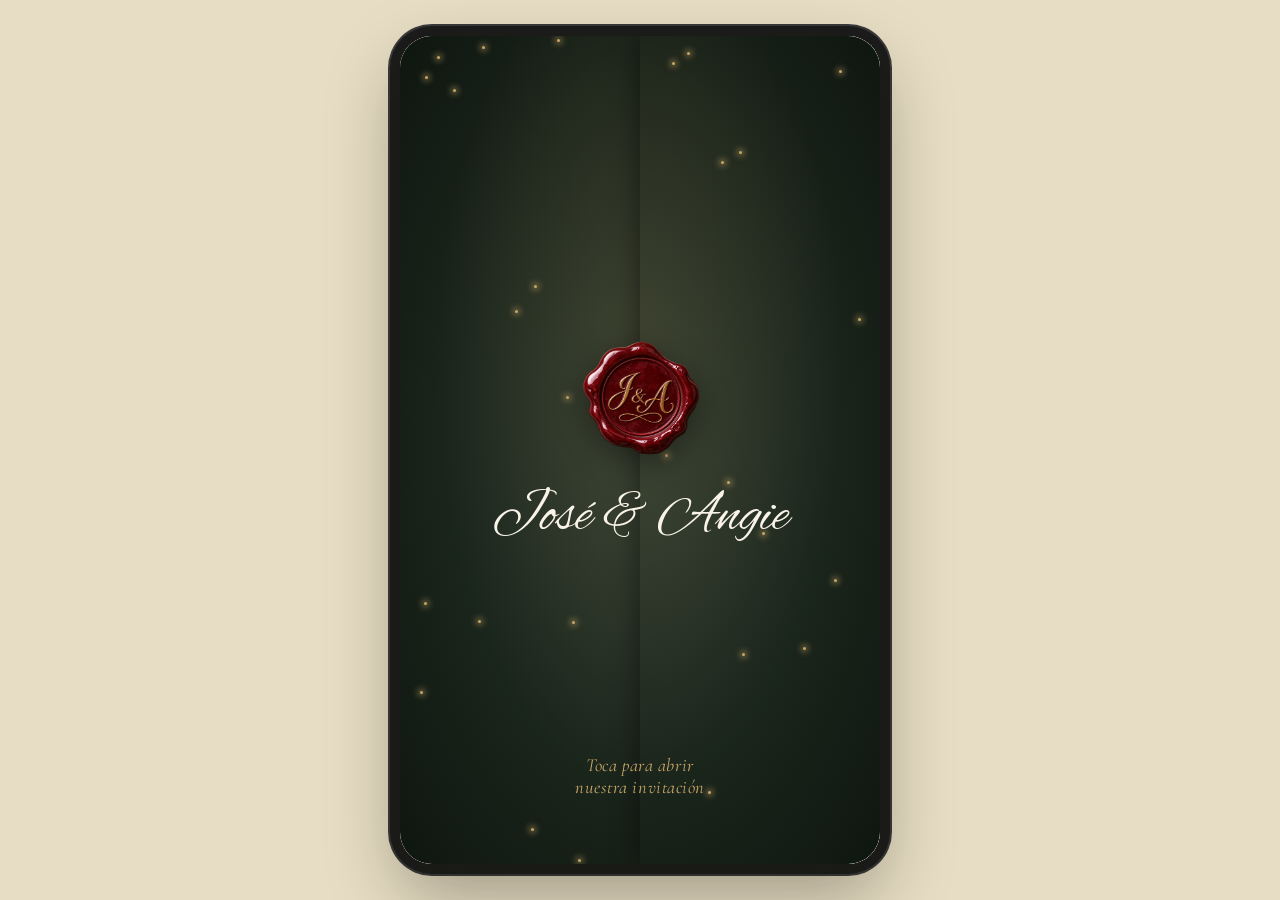
==== commit a3982c07: "Pantalla de bienvenida (carta + mensaje intermedio) y marco de teléfono en escritorio - Pantalla ini" ====
--- a/index.html
+++ b/index.html
@@ -5,263 +5,64 @@
 <meta name="viewport" content="width=device-width, initial-scale=1.0">
 <title>José & Angie — Nos casamos</title>
 <meta name="description" content="Invitación de boda de José y Angie — 18 de octubre de 2026, Alicante">
-<link rel="preconnect" href="https://fonts.googleapis.com">
-<link rel="preconnect" href="https://fonts.gstatic.com" crossorigin>
-<link href="https://fonts.googleapis.com/css2?family=Parisienne&family=Great+Vibes&family=Alex+Brush&family=Cormorant+Garamond:ital,wght@0,400;0,500;0,600;1,400;1,700&family=Playfair+Display:ital,wght@0,700;1,700&display=swap" rel="stylesheet">
-<link rel="stylesheet" href="styles.css">
+<style>
+  html, body {
+    margin: 0;
+    height: 100%;
+    background: #e7ddc4;
+    overflow: hidden;
+  }
+
+  .phone-stage {
+    width: 100%;
+    height: 100%;
+    display: flex;
+    align-items: center;
+    justify-content: center;
+  }
+
+  .phone-frame {
+    width: 100%;
+    max-width: 480px;
+    height: 100%;
+    background: #fff;
+  }
+
+  .phone-frame iframe {
+    display: block;
+    width: 100%;
+    height: 100%;
+    border: 0;
+  }
+
+  /* Solo en pantallas anchas se ve el "marco de teléfono"; en un móvil real
+     el iframe ya ocupa el 100% y esto no se nota. */
+  @media (min-width: 561px) {
+    html, body {
+      overflow: auto;
+    }
+
+    .phone-stage {
+      min-height: 100%;
+      padding: 4vh 0;
+      box-sizing: border-box;
+    }
+
+    .phone-frame {
+      height: 92vh;
+      min-height: 640px;
+      border-radius: 32px;
+      overflow: hidden;
+      box-shadow: 0 30px 70px rgba(20, 20, 10, 0.35), 0 0 0 10px #1c1c1c, 0 0 0 12px #3a3a3a;
+    }
+  }
+</style>
 </head>
 <body>
-
-<!-- PANTALLA DE PERGAMINO: se abre al tocar/hacer clic -->
-<div id="scroll-intro" class="scroll-intro" role="button" tabindex="0" aria-label="Toca para abrir la invitación">
-  <div class="intro-scroll">
-    <div class="intro-rod intro-rod-top" aria-hidden="true">
-      <svg viewBox="0 0 300 22" xmlns="http://www.w3.org/2000/svg">
-        <rect x="0" y="4" width="300" height="14" rx="7" fill="#8a5a34"/>
-        <rect x="0" y="4" width="300" height="5" rx="2.5" fill="#a97645" opacity="0.7"/>
-        <circle cx="10" cy="11" r="11" fill="#7a4c2a"/>
-        <circle cx="10" cy="11" r="6" fill="#c9a668"/>
-        <circle cx="290" cy="11" r="11" fill="#7a4c2a"/>
-        <circle cx="290" cy="11" r="6" fill="#c9a668"/>
-      </svg>
-    </div>
-
-    <div class="intro-parchment">
-      <div class="intro-seal" aria-hidden="true">
-        <svg viewBox="0 0 120 120" xmlns="http://www.w3.org/2000/svg">
-          <path d="M60 6 C70 6 72 16 82 14 C90 12 96 20 92 28 C100 32 100 42 92 46 C98 54 92 62 84 60 C86 70 76 76 68 70 C64 78 54 78 50 70 C42 76 32 70 34 60 C26 62 20 54 26 46 C18 42 18 32 26 28 C22 20 28 12 36 14 C46 16 48 6 60 6 Z"
-                fill="#7a1f2b" stroke="#5c1620" stroke-width="1"/>
-          <circle cx="60" cy="60" r="34" fill="none" stroke="#5c1620" stroke-width="0.8" opacity="0.5"/>
-          <text x="60" y="72" text-anchor="middle" font-family="'Alex Brush', cursive" font-size="42" fill="#e8c88a">J&amp;A</text>
-        </svg>
-      </div>
-      <p class="intro-cta">Toca para abrir<br>nuestra invitación</p>
-    </div>
-
-    <div class="intro-rod intro-rod-bottom" aria-hidden="true">
-      <svg viewBox="0 0 300 22" xmlns="http://www.w3.org/2000/svg">
-        <rect x="0" y="4" width="300" height="14" rx="7" fill="#8a5a34"/>
-        <rect x="0" y="4" width="300" height="5" rx="2.5" fill="#a97645" opacity="0.7"/>
-        <circle cx="10" cy="11" r="11" fill="#7a4c2a"/>
-        <circle cx="10" cy="11" r="6" fill="#c9a668"/>
-        <circle cx="290" cy="11" r="11" fill="#7a4c2a"/>
-        <circle cx="290" cy="11" r="6" fill="#c9a668"/>
-      </svg>
+  <div class="phone-stage">
+    <div class="phone-frame">
+      <iframe src="app.html" title="Invitación de boda — José & Angie"></iframe>
     </div>
   </div>
-
-  <div class="intro-sparkles" id="introSparkles" aria-hidden="true"></div>
-</div>
-
-<div class="fern-banner" aria-hidden="true"></div>
-
-<div class="petals" id="petals" aria-hidden="true"></div>
-
-<main>
-
-  <!-- PORTADA -->
-  <section class="hero" id="inicio">
-    <!-- Esquina Colombia: orquídea (flor nacional), en paralelo al colibrí -->
-    <div class="hero-leaf leaf-tl" aria-hidden="true">
-      <img src="assets/orquidea.png" alt="" class="orchid-img">
-    </div>
-
-    <!-- Esquina Alicante: Castillo de Santa Bárbara -->
-    <div class="hero-leaf leaf-br" aria-hidden="true">
-      <img src="assets/castillo.png" alt="" class="castle-img">
-    </div>
-
-    <!-- Esquina Colombia: Valle de Cocora -->
-    <div class="hero-leaf leaf-bl" aria-hidden="true">
-      <img src="assets/cocora.png" alt="" class="cocora-img">
-    </div>
-
-    <!-- Mariposas -->
-    <div class="butterflies" aria-hidden="true">
-      <div class="butterfly bf5 monarch-blue"><img src="assets/mariposa-azul.png" alt="" class="bfly-img"></div>
-      <div class="butterfly bf6 monarch-blue"><img src="assets/mariposa-azul.png" alt="" class="bfly-img"></div>
-      <div class="butterfly bf7 monarch-blue"><img src="assets/mariposa-verde.png" alt="" class="bfly-img"></div>
-      <div class="butterfly bf8 monarch-blue"><img src="assets/mariposa-verde.png" alt="" class="bfly-img"></div>
-    </div>
-
-    <!-- Colibrí -->
-    <div id="hummingbird" class="hummingbird" aria-hidden="true">
-      <img src="assets/colibri-azul.png" alt="" class="hb-img">
-    </div>
-
-    <div class="hero-content">
-      <h1 class="names">
-        <span class="reveal d1">José</span>
-        <span class="amp reveal d2">&amp;</span>
-        <span class="reveal d3">Angie</span>
-      </h1>
-
-      <p class="eyebrow reveal d4">· Nos casamos ·</p>
-      <p class="subtitle reveal d5">queremos que formes parte<br>de nuestro día</p>
-
-      <div class="details-row reveal d6">
-        <div class="detail-block">
-          <svg class="icon" viewBox="0 0 64 64" fill="none" xmlns="http://www.w3.org/2000/svg">
-            <path d="M32 6 L38 18 H26 Z" fill="#b08d57"/>
-            <rect x="28" y="18" width="8" height="6" fill="#b08d57"/>
-            <path d="M16 58 V34 L32 22 L48 34 V58 Z" fill="none" stroke="#b08d57" stroke-width="2.5"/>
-            <rect x="28" y="42" width="8" height="16" fill="#b08d57"/>
-            <path d="M10 58 H54" stroke="#b08d57" stroke-width="2.5"/>
-          </svg>
-          <p class="time">13:00 hs</p>
-          <p class="label">Ceremonia religiosa</p>
-          <p class="place">Parroquia Santa Teresa<br>de Ávila</p>
-          <p class="city">Alicante</p>
-        </div>
-
-        <div class="date-block">
-          <p class="dow">Domingo</p>
-          <p class="dom">18</p>
-          <p class="month">Octubre</p>
-          <p class="year">2026</p>
-        </div>
-
-        <div class="detail-block">
-          <svg class="icon" viewBox="0 0 64 64" fill="none" xmlns="http://www.w3.org/2000/svg">
-            <path d="M16 58 V26 M48 58 V26" stroke="#b08d57" stroke-width="2.5"/>
-            <path d="M16 26 L32 14 L48 26" stroke="#b08d57" stroke-width="2.5" fill="none"/>
-            <path d="M12 26 H52" stroke="#b08d57" stroke-width="2.5"/>
-            <circle cx="22" cy="34" r="2" fill="#b08d57"/>
-            <circle cx="32" cy="30" r="2" fill="#b08d57"/>
-            <circle cx="42" cy="34" r="2" fill="#b08d57"/>
-          </svg>
-          <p class="time">Al finalizar ceremonia</p>
-          <p class="label">Celebraremos juntos en</p>
-          <p class="place">Jardines de San Juan</p>
-          <p class="city">Alicante</p>
-        </div>
-      </div>
-
-      <p class="message reveal d7">Será un día lleno de amor, risas y momentos<br>que recordaremos para siempre.</p>
-      <p class="message-accent reveal d8">¡Nos haría muy felices contar contigo!</p>
-    </div>
-  </section>
-
-  <!-- DIVISOR ORNAMENTAL: azulejo alicantino + tejido vueltiao colombiano -->
-  <div class="ornament-divider" aria-hidden="true">
-    <svg viewBox="0 0 400 20" preserveAspectRatio="xMidYMid meet" xmlns="http://www.w3.org/2000/svg">
-      <g stroke="var(--gold)" stroke-width="0.6" fill="none" opacity="0.6">
-        <path d="M0 10 H60"/>
-        <path d="M70 10 L80 3 L90 10 L80 17 Z"/>
-        <path d="M100 10 L110 3 L120 10 L110 17 Z"/>
-        <path d="M95 10 H100 M120 10 H125"/>
-        <path d="M135 4 L145 10 L135 16 L125 10 Z"/>
-        <path d="M155 16 L165 10 L155 4 L145 10 Z"/>
-        <path d="M175 4 L185 10 L175 16 L165 10 Z"/>
-        <circle cx="200" cy="10" r="3.4"/>
-        <path d="M215 4 L225 10 L215 16 L205 10 Z"/>
-        <path d="M235 16 L245 10 L235 4 L225 10 Z"/>
-        <path d="M255 4 L265 10 L255 16 L245 10 Z"/>
-        <path d="M275 10 H280 M300 10 H305"/>
-        <path d="M280 10 L290 3 L300 10 L290 17 Z"/>
-        <path d="M310 10 L320 3 L330 10 L320 17 Z"/>
-        <path d="M340 10 H400"/>
-      </g>
-    </svg>
-  </div>
-
-  <!-- FRASE: dos tierras, un mismo amor -->
-  <section class="magic-quote">
-    <p class="quote-text reveal-io">Entre el Mediterráneo y los Andes,<br>el amor encontró su propio Macondo.</p>
-    <div class="quote-hb" aria-hidden="true">✦</div>
-  </section>
-
-  <!-- CUENTA REGRESIVA -->
-  <section class="countdown-section" id="cuenta-regresiva">
-    <p class="section-eyebrow reveal-io">Faltan</p>
-    <div class="countdown reveal-io" id="countdown">
-      <div class="cd-unit"><span class="cd-num" id="cd-days">00</span><span class="cd-label">días</span></div>
-      <div class="cd-sep">·</div>
-      <div class="cd-unit"><span class="cd-num" id="cd-hours">00</span><span class="cd-label">horas</span></div>
-      <div class="cd-sep">·</div>
-      <div class="cd-unit"><span class="cd-num" id="cd-mins">00</span><span class="cd-label">min</span></div>
-      <div class="cd-sep">·</div>
-      <div class="cd-unit"><span class="cd-num" id="cd-secs">00</span><span class="cd-label">seg</span></div>
-    </div>
-  </section>
-
-  <!-- UBICACIONES -->
-  <section class="locations" id="detalles">
-    <h2 class="section-title reveal-io">Cómo llegar</h2>
-    <div class="loc-grid">
-      <div class="loc-card reveal-io">
-        <h3>Ceremonia</h3>
-        <p>Parroquia Santa Teresa de Ávila<br>Alicante · 13:00 hs</p>
-        <div class="map-wrap">
-          <iframe
-            title="Mapa Parroquia Santa Teresa de Ávila, Alicante"
-            src="https://www.google.com/maps?q=Parroquia+Santa+Teresa+de+Avila+Alicante&output=embed"
-            loading="lazy"
-            referrerpolicy="no-referrer-when-downgrade">
-          </iframe>
-        </div>
-        <a class="map-link" href="https://www.google.com/maps/search/?api=1&query=Parroquia+Santa+Teresa+de+Avila+Alicante" target="_blank" rel="noopener">Ver en Google Maps →</a>
-      </div>
-      <div class="loc-card reveal-io">
-        <h3>Restaurante</h3>
-        <p>Jardines de San Juan<br>Alicante · Al finalizar ceremonia</p>
-        <div class="map-wrap">
-          <iframe
-            title="Mapa Av. de Alicante 51, Sant Joan d'Alacant"
-            src="https://www.google.com/maps?q=Av.+de+Alicante+51+03550+Sant+Joan+d%27Alacant+Alicante&output=embed"
-            loading="lazy"
-            referrerpolicy="no-referrer-when-downgrade">
-          </iframe>
-        </div>
-        <a class="map-link" href="https://www.google.com/maps/search/?api=1&query=Av.+de+Alicante+51+03550+Sant+Joan+d%27Alacant+Alicante" target="_blank" rel="noopener">Ver en Google Maps →</a>
-      </div>
-    </div>
-  </section>
-
-  <!-- DIVISOR ORNAMENTAL -->
-  <div class="ornament-divider" aria-hidden="true">
-    <svg viewBox="0 0 400 20" preserveAspectRatio="xMidYMid meet" xmlns="http://www.w3.org/2000/svg">
-      <g stroke="var(--gold)" stroke-width="0.6" fill="none" opacity="0.6">
-        <path d="M0 10 H60"/>
-        <path d="M70 10 L80 3 L90 10 L80 17 Z"/>
-        <path d="M100 10 L110 3 L120 10 L110 17 Z"/>
-        <path d="M95 10 H100 M120 10 H125"/>
-        <path d="M135 4 L145 10 L135 16 L125 10 Z"/>
-        <path d="M155 16 L165 10 L155 4 L145 10 Z"/>
-        <path d="M175 4 L185 10 L175 16 L165 10 Z"/>
-        <circle cx="200" cy="10" r="3.4"/>
-        <path d="M215 4 L225 10 L215 16 L205 10 Z"/>
-        <path d="M235 16 L245 10 L235 4 L225 10 Z"/>
-        <path d="M255 4 L265 10 L255 16 L245 10 Z"/>
-        <path d="M275 10 H280 M300 10 H305"/>
-        <path d="M280 10 L290 3 L300 10 L290 17 Z"/>
-        <path d="M310 10 L320 3 L330 10 L320 17 Z"/>
-        <path d="M340 10 H400"/>
-      </g>
-    </svg>
-  </div>
-
-  <!-- NOTA PERSONAL -->
-  <section class="note-section" id="nota">
-    <div class="note-paper reveal-io">
-      <p class="note-title">Invitación personal e intransferible</p>
-      <p class="note-body">
-        Hemos preparado este día con mucho cariño<br>
-        y cada detalle pensado para vosotros.<br>
-        Por motivos de organización,<br>
-        os rogamos que asistáis <strong>únicamente</strong><br>
-        las personas indicadas en esta invitación.
-      </p>
-      <p class="note-thanks">Gracias por comprenderlo y por ser parte de nuestro día.</p>
-    </div>
-  </section>
-
-  <footer class="footer">
-    <p>José &amp; Angie · 18.10.2026</p>
-  </footer>
-
-</main>
-
-<script src="script.js"></script>
 </body>
 </html>
